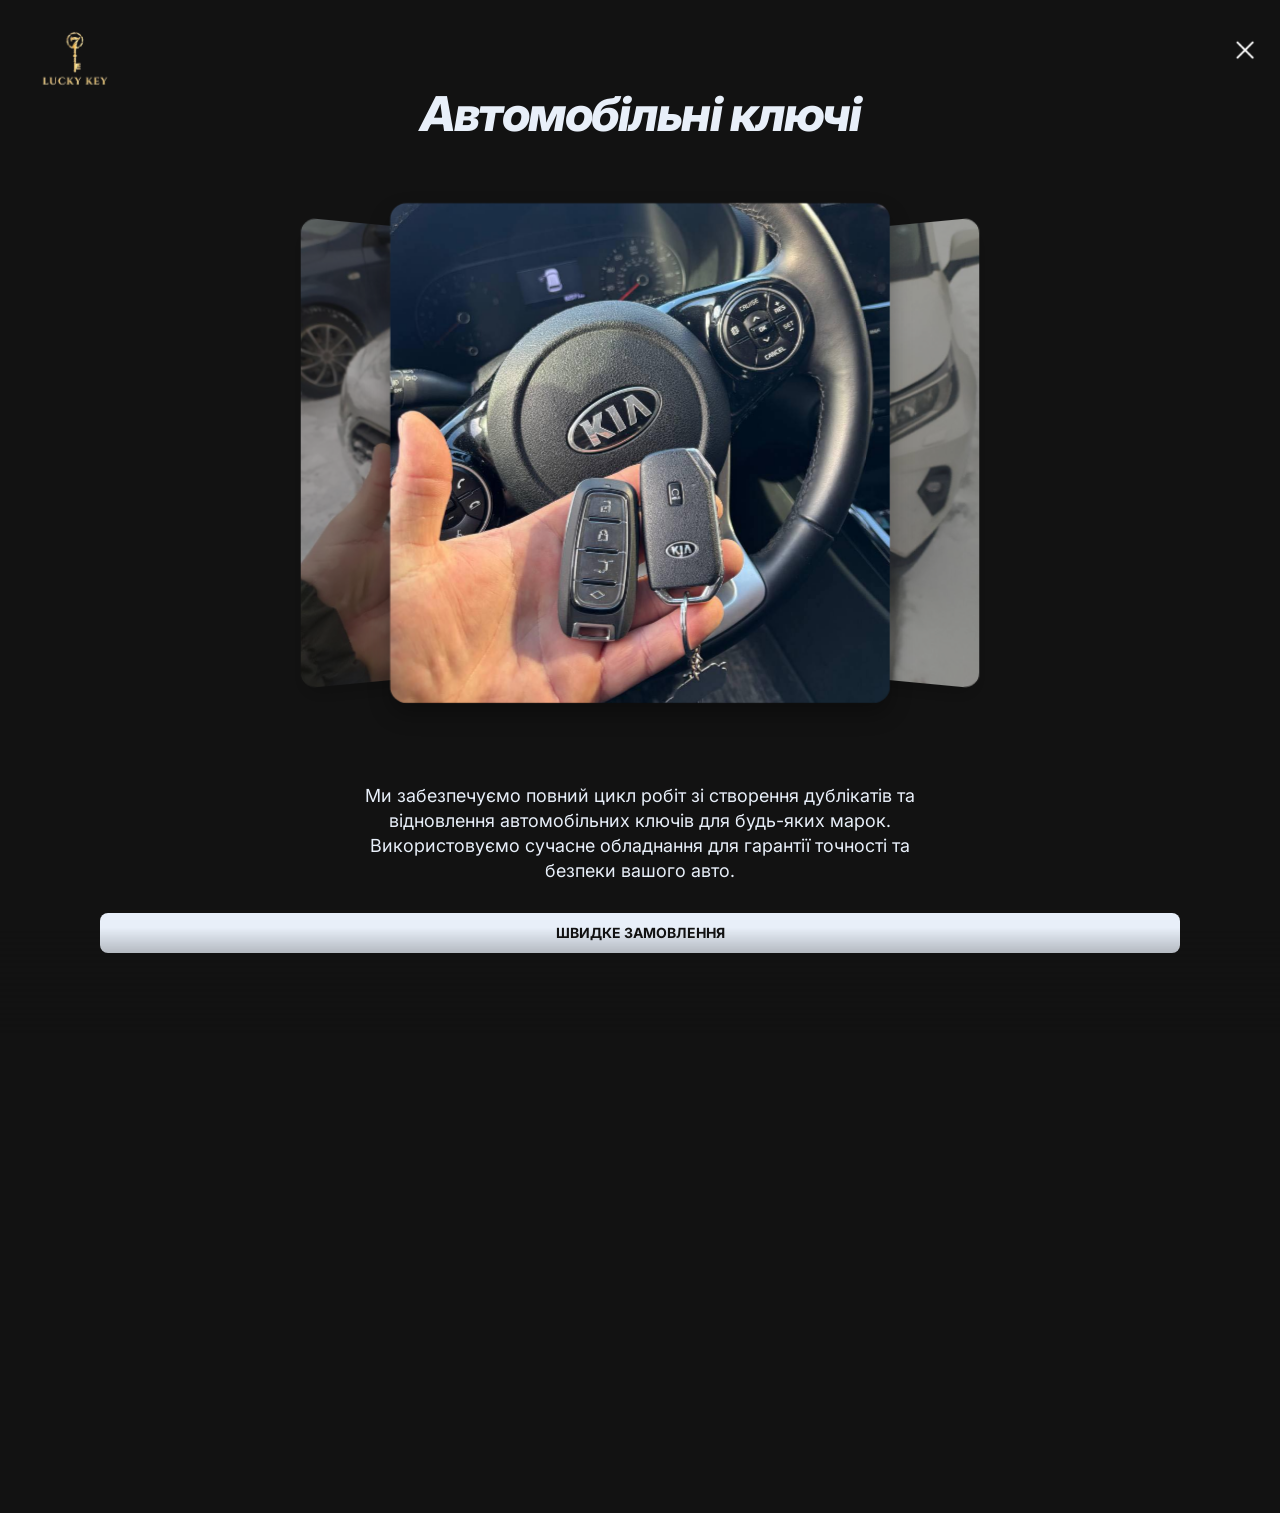
==== autokey.html @ 39e4c7b7 "Add files via upload" ====
<!doctype html>
<html lang="ua">
  <head>
    <title>Автомобільні ключі</title>
    <link rel="icon" type="image/png" href="images/favicon.png" />
    <meta name="viewport" content="width=device-width, initial-scale=1.0" />
    <link rel="preconnect" href="https://fonts.googleapis.com" />
    <link rel="preconnect" href="https://fonts.gstatic.com" crossorigin />
    <link
      href="https://fonts.googleapis.com/css2?family=Inter:ital,opsz,wght@0,14..32,100..900;1,14..32,100..900&display=swap"
      rel="stylesheet"
    />
    <link rel="stylesheet" href="style.css" />
  </head>
  <body>
    <main class="service-page">
      <img src="images/logo.png" alt="Lucky Key " class="laser-logo" />
      <a href="index.html" class="menu-button-close"></a>
      <section class="container" style="margin-bottom: 0; padding-bottom: 0">
        <h1>Автомобільні ключі</h1>
      </section>
      <div class="carousel-3d-container">
        <div class="carousel-3d-track">
          <img src="images/key1.jpg" class="slide" alt="1" />
          <img src="images/key2.jpg" class="slide" alt="2" />
          <img src="images/key3.jpg" class="slide" alt="3" />
          <img src="images/key4.jpg" class="slide" alt="4" />
          <img src="images/key5.jpg" class="slide" alt="5" />
          <img src="images/key6.jpg" class="slide" alt="6" />
          <img src="images/key7.jpg" class="slide" alt="7" />
        </div>
      </div>

      <section class="container">
        <p class="service-description">
          Ми забезпечуємо повний цикл робіт зі створення дублікатів та відновлення автомобільних ключів для будь-яких марок. Використовуємо сучасне обладнання для гарантії точності та безпеки вашого авто.
        </p>
        <div style="text-align: center; margin-top: 30px">
          <a
            href="#order-popup"
            class="open-order-btn-header"
            style="text-decoration: none"
          >
            Швидке замовлення</a
          >
        </div>
      </section>
    </main>
    <div id="order-popup" class="modal-overlay">
      <div class="modal-content">
        <a href="#" class="close-modal">&times;</a>

        <h2 style="margin-top: 0; color: #fff">Замовити послугу</h2>
        <p style="color: #ccc; font-size: 14px; margin-bottom: 20px">
          Залиште контакти, і ми зв'яжемося з вами
        </p>

        <form
          name="popup-order"
          method="POST"
          data-netlify="true"
          class="order-form"
        >
          <div class="form-group">
            <label for="name">Ваше ім'я</label>
            <input
              type="text"
              id="name"
              name="name"
              placeholder="Введіть ім'я"
              required
              style="
                width: 100%;
                padding: 10px;
                margin-top: 5px;
                background: #121212;
                border: 1px solid #444;
                color: #fff;
                border-radius: 5px;
              "
            />
          </div>

          <div class="form-group" style="margin-top: 15px">
            <label for="phone">Номер телефону</label>
            <input
              type="tel"
              id="phone"
              name="phone"
              placeholder="+380..."
              required
              style="
                width: 100%;
                padding: 10px;
                margin-top: 5px;
                background: #121212;
                border: 1px solid #444;
                color: #fff;
                border-radius: 5px;
              "
            />
          </div>

          <div class="form-group" style="margin-top: 15px">
            <label for="service">Послуга</label>
            <select
              id="service"
              name="service"
              style="
                width: 100%;
                padding: 10px;
                margin-top: 5px;
                background: #121212;
                border: 1px solid #444;
                color: #fff;
                border-radius: 5px;
              "
            >
              <option value="engraving" selected>Гравіювання</option>
              <option value="keys">Виготовлення ключів</option>
              <option value="auto-keys">Автомобільні ключі</option>
              <option value="other">Інші послуги</option>
            </select>
          </div>

          <button
            type="submit"
            class="submit-button"
            style="
              width: 100%;
              padding: 15px;
              background: #e8eff9;
              color: #121212;
              border: none;
              border-radius: 8px;
              font-weight: 800;
              text-transform: uppercase;
              cursor: pointer;
              margin-top: 20px;
            "
          >
            Надіслати
          </button>
        </form>
      </div>
    </div>
    <script src="script.js"></script>
    <footer class="footer"></footer>
  </body>
</html>
---- style.css ----
* {
  box-sizing: border-box;
}

html {
  scroll-behavior: smooth;
}

body {
  font-family: "Inter", sans-serif;
  margin: 0;
  background-color: #121212;
  color: #e8eff9;
  font-size: 16px;
  line-height: 140%;
  overflow-x: hidden; /* Запобігає горизонтальній прокрутці */
}

img {
  max-width: 100%;
  height: auto;
  display: block;
}

/* 2. ТИПОГРАФІКА */
h1 {
  margin: 0;
  margin-top: 40px;
  font-weight: 800;
  font-style: italic;
  font-size: 48px;
  line-height: 100%;
  letter-spacing: -1.5px;
  color: #e8eff9;
}

/* 3. МЕНЮ (Мобільне на основі :target) */
.menu {
  position: fixed; /* Змінено на fixed для надійності */
  left: 0;
  right: 0;
  top: 0;
  z-index: 100;
  transform: translateX(-100%);
  transition: transform 500ms;
  background-color: #121212;
  padding: 40px 80px;
  height: 100vh;
}

.menu:target {
  transform: translateX(0%);
}

nav {
  display: flex;
  flex-direction: column;
  gap: 32px;
}

.nav-link {
  text-decoration: none;
  color: #fff;
  font-weight: 700;
  font-size: 22px;
  text-transform: uppercase;
  letter-spacing: 2px;
}

.nav-link:hover {
  text-decoration: underline;
  text-underline-offset: 8px;
}

/* 4. ШАПКА ТА ХЕДЕР */
header {
  display: flex;
  flex-direction: column;
  justify-content: space-between;
  padding: 40px 80px;
  height: 100vh;
  background-image:
    linear-gradient(to bottom, rgba(18, 18, 18, 0) 70%, #121212 100%),
    url(images/Header.png);
  background-size: cover;
  background-position: top center;
}
.header-actions {
  display: flex;
  align-items: center;
  gap: 12px;
  flex-wrap: nowrap; /* Забороняє їм ставати один під одним */
  max-width: 100%;
}

.open-order-btn-header {
  height: 40px; /* Фіксована висота */
  display: flex; /* Щоб текст всередині теж був по центру */
  align-items: center;
  justify-content: center;
  padding: 0 20px; /* Відступи тільки з боків */
  font-size: 14px;
  font-weight: 700;
  border-radius: 8px; /* Або 20px, якщо хочеш округлу */
  background-color: #e8eff9;
  color: #121212;
  text-decoration: none;
  text-transform: uppercase;
  line-height: 1;
  white-space: nowrap;
}

.open-order-btn-header:hover {
  background-color: #fff;
  transform: scale(1.05);
}

/* На дуже маленьких екранах зменшуємо кнопку ще трохи */
@media (max-width: 480px) {
  .open-order-btn-header {
    padding: 8px 15px;
    font-size: 12px;
  }
  .header-actions {
    gap: 10px;
  }
}

.header-top,
.body-top {
  display: flex;
  justify-content: space-between;
  align-items: center;
  margin-bottom: 20px;
}

.header-top img,
.body-top img {
  height: 120px;
  width: auto;
  object-fit: contain;
}

.menu-button,
.menu-button-close {
  height: 40px; /* Така ж висота, як у кнопки */
  width: 40px; /* Робимо її квадратною */
  display: block;
  background-image: url(images/icon-burger-menu.png);
  background-size: 40px; /* Розмір самої іконки всередині квадрата */
  background-repeat: no-repeat;
  background-position: center;
  cursor: pointer;
  border: none;
  margin: 0;
}

.menu-button {
  background-image: url(images/icon-burger-menu.png);
}
.menu-button:hover {
  background-image: url(images/icon-burger-menu-hover.png);
}
.menu-button-close {
  background-image: url(images/icon-close.png);
  margin-top: 15px;
}

/* 5. ОСНОВНИЙ КОНТЕНТ */
main {
  padding: 120px 80px;
  background-color: #121212;
  -webkit-mask-image: linear-gradient(to bottom, black 90%, transparent 100%);
  mask-image: linear-gradient(to bottom, black 90%, transparent 100%);
}

.recomended-title,
.categories-title {
  font-weight: 700;
  font-size: 48px;
  line-height: 48px;
  letter-spacing: -1.5px;
  text-align: center;
  margin-bottom: 64px;
}

.products {
  display: grid;
  grid-template-columns: repeat(3, 1fr);
  gap: 24px;
}

.product-photo {
  width: 100%;
  margin-bottom: 32px;
}
.product-title {
  margin-top: 32px;
  font-weight: 700;
}
.product-description {
  margin-top: 8px;
}
.product-price {
  font-weight: 700;
  margin-top: 12px;
}

/* 6. КАТЕГОРІЇ ТА ПЕРЕВАГИ */
.category {
  margin-top: 64px;
}
.photos {
  display: flex;
  justify-content: space-between;
  gap: 2%;
}
.photo-wide {
  width: 66%;
}
.photo-square {
  width: 32%;
}
.category-title {
  margin-top: 16px;
  font-weight: 700;
  font-size: 24px;
}

.benefits {
  display: grid;
  grid-template-columns: repeat(2, 1fr);
  gap: 24px;
  margin-top: 120px;
}

.benefits-title {
  font-weight: 700;
  font-size: 48px;
  line-height: 48px;
  margin: 0;
}
.benefits-list {
  display: flex;
  flex-direction: column;
  gap: 16px;
  list-style: none;
  padding: 0;
  font-weight: 700;
}
.benefits-description {
  font-size: 16px;
  line-height: 27px;
  font-weight: 400;
}

/* Стиль кнопки, яка відкриває форму */
.open-order-btn {
  display: inline-block;
  padding: 18px 40px;
  background-color: #e8eff9;
  color: #121212;
  text-decoration: none;
  font-weight: 800;
  border-radius: 50px;
  text-transform: uppercase;
  letter-spacing: 1px;
  transition: all 0.3s ease;
  box-shadow: 0 4px 15px rgba(232, 239, 249, 0.2);
}

.open-order-btn:hover {
  transform: translateY(-3px);
  background-color: #ffffff;
  box-shadow: 0 6px 20px rgba(232, 239, 249, 0.4);
}

/* ФОН МОДАЛЬНОГО ВІКНА (затемнення) */
.modal-overlay {
  position: fixed;
  top: 0;
  left: 0;
  width: 100%;
  height: 100%;
  background: rgba(0, 0, 0, 0.9); /* Темний фон */
  display: flex;
  justify-content: center;
  align-items: center;
  z-index: 3000; /* Поверх усього */

  /* Початковий стан (приховано) */
  opacity: 0;
  visibility: hidden;
  transition: all 0.4s ease;
}

/* МАГІЯ ПОКАЗУ: коли в URL з'являється #order-popup */
.modal-overlay:target {
  opacity: 1;
  visibility: visible;
}

/* КВАДРАТИК З ФОРМОЮ */
.modal-content {
  background: #1e1e1e;
  padding: 40px;
  width: 90%;
  max-width: 400px;
  border-radius: 20px;
  position: relative;
  border: 1px solid #333;
  box-shadow: 0 20px 50px rgba(0, 0, 0, 0.8);
}

/* Кнопка-хрестик */
.close-modal {
  position: absolute;
  top: 15px;
  right: 20px;
  font-size: 35px;
  color: #fff;
  text-decoration: none;
  line-height: 1;
}

/* Елементи форми всередині вікна */
.form-group {
  margin-bottom: 15px;
  text-align: left;
}

.form-group label {
  display: block;
  font-size: 14px;
  margin-bottom: 5px;
  color: #e8eff9;
}

.form-group input,
.form-group select {
  width: 100%;
  padding: 12px;
  background: #121212;
  border: 1px solid #444;
  color: #fff;
  border-radius: 8px;
  font-family: inherit;
}

.submit-button {
  width: 100%;
  padding: 15px;
  background: #e8eff9;
  color: #121212;
  border: none;
  border-radius: 8px;
  font-weight: 800;
  text-transform: uppercase;
  cursor: pointer;
  margin-top: 10px;
}

/* 7. ФУТЕР */
footer {
  position: sticky;
  bottom: 0;
  z-index: -1;
  height: 460px;
  background-image:
    linear-gradient(to top, rgba(18, 18, 18, 0) 70%, #121212 100%),
    url(images/Footer.png);
  background-size: cover;
  background-position: top center;
  color: #fff;
  display: flex;
  align-items: flex-end;
  justify-content: center;
  padding-bottom: 20px;
  text-align: center;
}

/* ПЛАНШЕТИ (до 1024px) */
@media (max-width: 1024px) {
  header,
  .menu,
  main {
    padding-left: 40px;
    padding-right: 40px;
  }
  .products {
    grid-template-columns: 1fr 1fr;
  }
  main {
    padding-top: 80px;
    padding-bottom: 80px;
  }
}

/* Контейнер, де лежить логотип і кнопка в меню */
.body-top {
  display: flex;
  justify-content: space-between; /* Розносить лого вліво, кнопку вправо */
  align-items: center;
  padding: 20px;
  position: relative;
}

.laser-logo {
  position: fixed;
  top: 15px; /* Відступ від верху */
  left: 15px; /* Відступ від лівого краю */
  width: 120px; /* Тут регулюйте ширину логотипа (зробив меншим) */
  height: auto; /* Пропорції збережуться автоматично */
  z-index: 1000;
}

.menu-button-close {
  width: 40px;
  height: 40px;
  display: block;
  position: fixed;
  top: 15px; /* Той самий відступ, що й у логотипа для симетрії */
  right: 15px; /* ПРИТИСКАЄМО ДО ПРАВОГО КРАЮ */
  z-index: 1000;

  background-image: url(images/icon-close.png);
  background-size: 24px;
  background-repeat: no-repeat;
  background-position: center;
  cursor: pointer;
  border: none;
}

.menu-button-close:hover {
  opacity: 0.7;
}

.header-bottom {
  padding-bottom: 0px !important;
}

.service-page {
  margin-top: -20px;
}
.container {
  text-align: center; /* Центрує текст h1 та кнопку */
  padding: 0 20px; /* Відступи, щоб текст не лип до країв на телефонах */
}

/* Налаштування для заголовка */
.container h1 {
  margin-top: 30px; /* Відступ від каруселі */
  margin-bottom: 15px;
  display: block; /* Гарантуємо, що це блочний елемент */
}

/* Налаштування для опису */
.service-description {
  max-width: 600px; /* Обмежуємо ширину, щоб текст було зручно читати */
  margin-left: auto; /* Авто-відступ зліва */
  margin-right: auto; /* Авто-відступ справа */
  margin-bottom: 30px; /* Відступ до кнопки */
  font-size: 18px;
  line-height: 25px;
}
.carousel-3d-container {
  perspective: 1000px; /* Створює глибину сцени */
  width: 100%;
  max-width: 600px;
  height: 600px;
  margin: 10px auto 30px auto;
  display: flex;
  align-items: center;
  justify-content: center;
}

.carousel-3d-track {
  position: relative;
  width: 450px; /* Ширина головного фото */
  height: 450px;
  transform-style: preserve-3d;
  transition: transform 0.8s ease-in-out;
}

.slide {
  position: absolute;
  width: 100%;
  height: 100%;
  border-radius: 15px;
  object-fit: cover;
  transition: all 0.6s ease-in-out;
  box-shadow: 0 10px 20px rgba(0, 0, 0, 0.3);
}

/* Головне фото по центру */
.slide.active {
  transform: translate3d(0, 0, 100px);
  z-index: 10;
  opacity: 1;
}

/* Фото праворуч (зсунуте і розгорнуте) */
.slide.next {
  transform: translate3d(120px, 0, -50px) rotateY(-25deg);
  z-index: 5;
  opacity: 0.6;
}

/* Фото ліворуч (зсунуте і розгорнуте) */
.slide.prev {
  transform: translate3d(-120px, 0, -50px) rotateY(25deg);
  z-index: 5;
  opacity: 0.6;
}

/* Всі інші фото (ховаємо за спину) */
.slide.far {
  transform: translate3d(0, 0, -150px);
  opacity: 0;
  z-index: 1;
}

@media (max-width: 1024px) {
  header,
  .menu,
  main {
    padding-left: 40px;
    padding-right: 40px;
  }
  .products {
    display: grid;
    grid-template-columns: repeat(3, 1fr);
    gap: 24px;
  }
}
main {
  padding-top: 80px;
  padding-bottom: 80px;
}

@media (max-width: 600px) {
  /* 1. Глобальні налаштування */
  body,
  html {
    overflow-x: hidden;
    position: relative;
    width: 100%;
  }

  /* 2. Текст та заголовки */
  h1 {
    font-size: 28px !important;
    margin-top: 20px;
    text-align: center;
  }

  .container h1 {
    font-size: 24px !important;
    margin-top: 90px !important;
    line-height: 1.2;
  }

  /* 3. Кнопка "Швидке замовлення" та Бургер */
  .open-order-btn-header {
    white-space: nowrap !important;
    font-size: 10px !important;
    padding: 0 10px !important;
    height: 36px;
    flex-shrink: 0;
    display: flex;
    align-items: center;
    justify-content: center;
  }

  .menu-button {
    width: 36px;
    height: 36px;
    background-size: 28px;
    flex-shrink: 0;
  }

  /* 4. Списки (Контакти/Переваги) - ВИПРАВЛЕННЯ ОБРІЗАННЯ */
  .benefits {
    display: block !important; /* Міняємо grid на block, щоб текст не стискався в колонки */
    width: 100%;
  }

  .benefits-list {
    padding: 0 !important;
    margin: 20px 0 !important;
    list-style: none;
    width: 100%;
  }

  .benefits-list li {
    font-size: 15px !important; /* Трохи менший шрифт для гарантії */
    line-height: 1.4;
    word-wrap: break-word;
    overflow-wrap: break-word;
    margin-bottom: 12px;
    text-align: left;
    white-space: normal; /* Дозволяємо перенос тексту */
  }

  .benefits-content {
    padding: 0 5px; /* Мінімальний відступ */
    width: 100%;
  }

  /* 5. Карусель та Продукти */
  .carousel-3d-container {
    height: 280px;
    width: 100%;
  }

  .carousel-3d-track {
    width: 180px;
    height: 180px;
  }

  .products {
    grid-template-columns: 1fr !important;
    gap: 30px;
  }

  /* 6. Футер та Опис (Тепер вони працюватимуть) */
  footer {
    height: 280px !important;
    position: relative; /* Щоб не перекривав контент на мобілці */
  }

  .service-description {
    font-size: 18px;
    padding: 0 10px;
    text-align: center;
    line-height: 1.5;
  }
} /* КІНЕЦЬ МЕДІА-ЗАПИТУ */
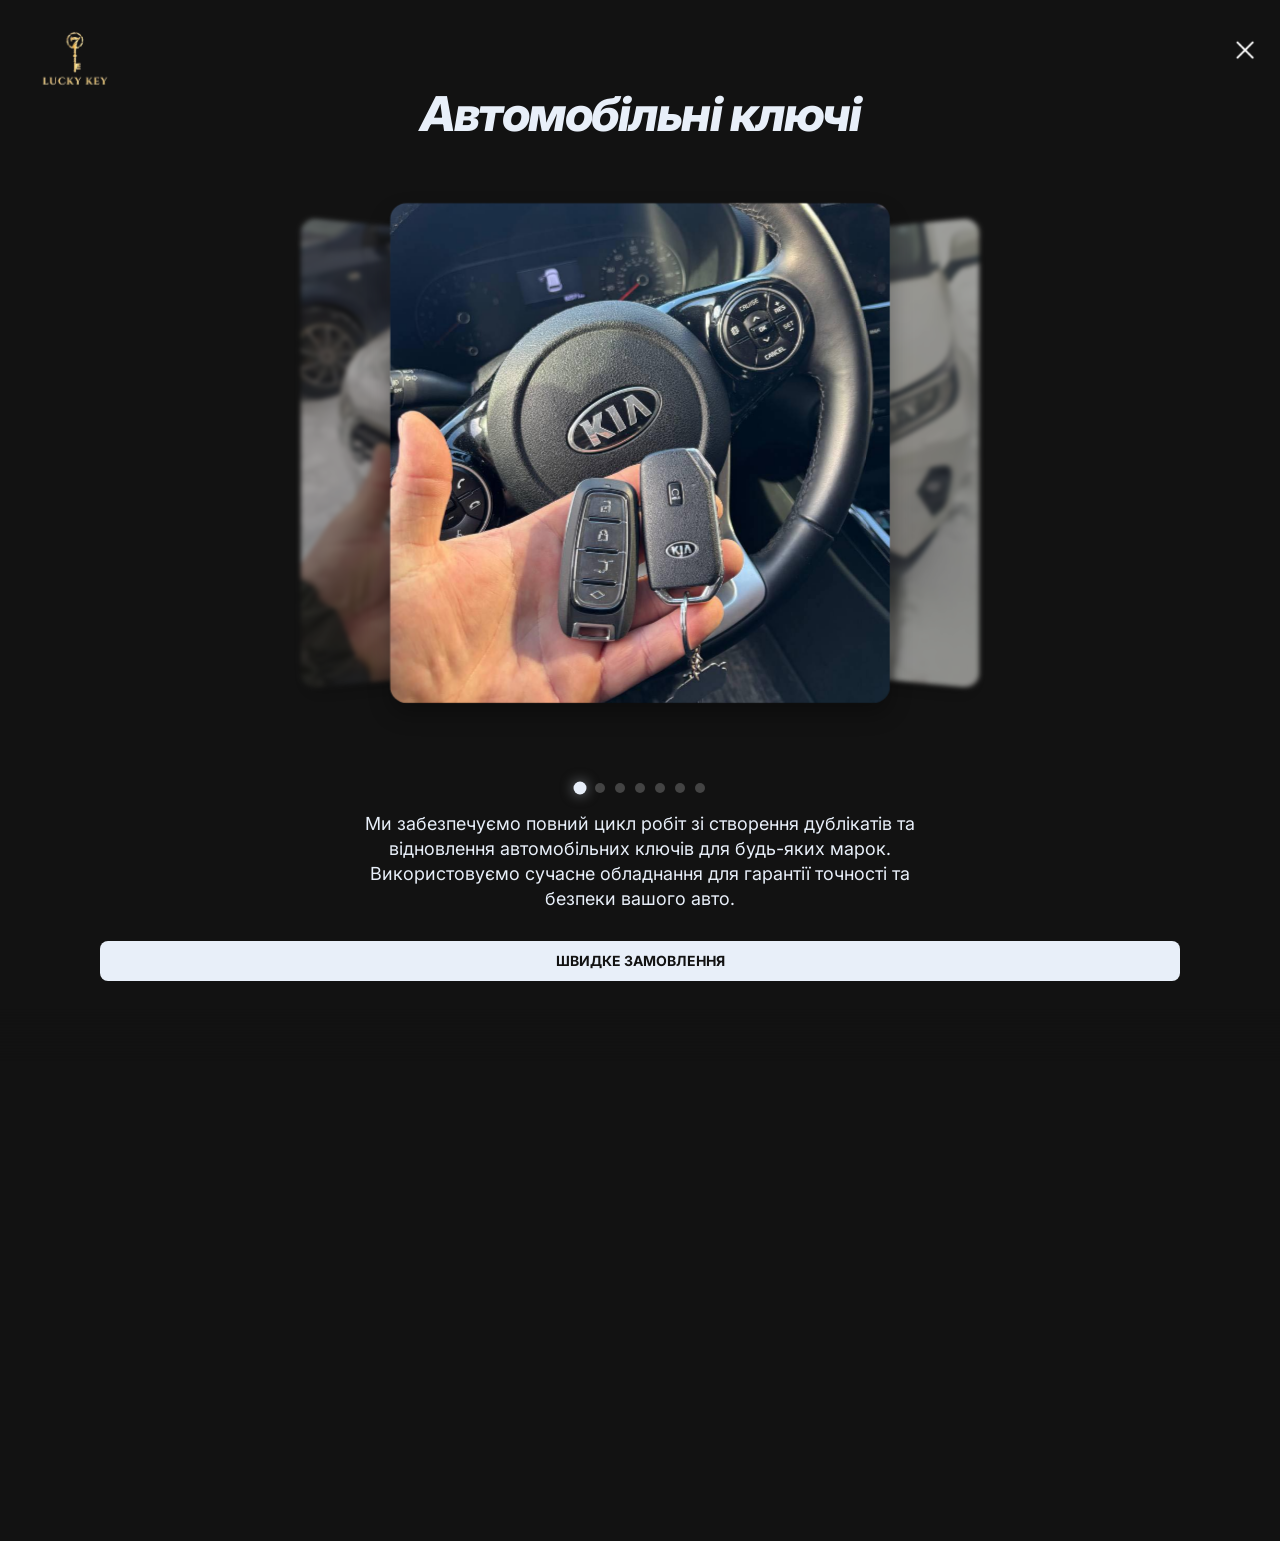
==== commit a50ee5d2: "Update autokey.html" ====
--- a/autokey.html
+++ b/autokey.html
@@ -17,7 +17,7 @@
       <img src="images/logo.png" alt="Lucky Key " class="laser-logo" />
       <a href="index.html" class="menu-button-close"></a>
       <section class="container" style="margin-bottom: 0; padding-bottom: 0">
-        <h1>Автомобільні ключі</h1>
+        <h1 class: "title">Автомобільні ключі</h1>
       </section>
       <div class="carousel-3d-container">
         <div class="carousel-3d-track">
@@ -30,6 +30,7 @@
           <img src="images/key7.jpg" class="slide" alt="7" />
         </div>
       </div>
+      <div class="carousel-dots"></div>
 
       <section class="container">
         <p class="service-description">
@@ -148,3 +149,4 @@
     <footer class="footer"></footer>
   </body>
 </html>
+
--- a/style.css
+++ b/style.css
@@ -116,7 +116,6 @@
   transform: scale(1.05);
 }
 
-/* На дуже маленьких екранах зменшуємо кнопку ще трохи */
 @media (max-width: 480px) {
   .open-order-btn-header {
     padding: 8px 15px;
@@ -167,12 +166,12 @@
   margin-top: 15px;
 }
 
-/* 5. ОСНОВНИЙ КОНТЕНТ */
+
 main {
   padding: 120px 80px;
   background-color: #121212;
-  -webkit-mask-image: linear-gradient(to bottom, black 90%, transparent 100%);
-  mask-image: linear-gradient(to bottom, black 90%, transparent 100%);
+  -webkit-mask-image: linear-gradient(to bottom, black 95%, transparent 100%);
+  mask-image: linear-gradient(to bottom, black 95%, transparent 100%);
 }
 
 .recomended-title,
@@ -207,7 +206,6 @@
   margin-top: 12px;
 }
 
-/* 6. КАТЕГОРІЇ ТА ПЕРЕВАГИ */
 .category {
   margin-top: 64px;
 }
@@ -255,7 +253,6 @@
   font-weight: 400;
 }
 
-/* Стиль кнопки, яка відкриває форму */
 .open-order-btn {
   display: inline-block;
   padding: 18px 40px;
@@ -276,7 +273,6 @@
   box-shadow: 0 6px 20px rgba(232, 239, 249, 0.4);
 }
 
-/* ФОН МОДАЛЬНОГО ВІКНА (затемнення) */
 .modal-overlay {
   position: fixed;
   top: 0;
@@ -289,19 +285,16 @@
   align-items: center;
   z-index: 3000; /* Поверх усього */
 
-  /* Початковий стан (приховано) */
   opacity: 0;
   visibility: hidden;
   transition: all 0.4s ease;
 }
 
-/* МАГІЯ ПОКАЗУ: коли в URL з'являється #order-popup */
 .modal-overlay:target {
   opacity: 1;
   visibility: visible;
 }
 
-/* КВАДРАТИК З ФОРМОЮ */
 .modal-content {
   background: #1e1e1e;
   padding: 40px;
@@ -313,7 +306,6 @@
   box-shadow: 0 20px 50px rgba(0, 0, 0, 0.8);
 }
 
-/* Кнопка-хрестик */
 .close-modal {
   position: absolute;
   top: 15px;
@@ -324,7 +316,15 @@
   line-height: 1;
 }
 
-/* Елементи форми всередині вікна */
+.contact-link {
+    color: #fff;
+    text-decoration: none;
+    transition: opacity 0.3s;
+  }
+  .contact-link:hover {
+    opacity: 0.7;
+  }
+
 .form-group {
   margin-bottom: 15px;
   text-align: left;
@@ -359,6 +359,72 @@
   text-transform: uppercase;
   cursor: pointer;
   margin-top: 10px;
+}
+
+/* Оновлений контейнер каруселі */
+.carousel-3d-container {
+  perspective: 1200px; /* Трохи збільшив для кращого 3D */
+  width: 100%;
+  max-width: 600px;
+  height: 400px; /* Зменшив висоту, щоб не було великих дирок */
+  margin: 10px auto 30px auto;
+  display: flex;
+  align-items: center;
+  justify-content: center;
+  overflow: visible; /* Щоб бокові фото не обрізалися */
+}
+
+.carousel-3d-track {
+  position: relative;
+  width: 300px; /* Оптимальна ширина для головного фото */
+  height: 300px;
+  transform-style: preserve-3d;
+  transition: transform 0.8s ease-in-out;
+}
+
+.slide {
+  position: absolute;
+  width: 100%;
+  height: 100%;
+  border-radius: 15px;
+  object-fit: cover;
+  transition: all 0.6s cubic-bezier(0.4, 0, 0.2, 1); /* Більш плавна анімація */
+  box-shadow: 0 10px 30px rgba(0, 0, 0, 0.5);
+  cursor: pointer; /* Робимо курсор-ручку */
+  backface-visibility: hidden;
+}
+
+/* Головне фото по центру */
+.slide.active {
+  transform: translate3d(0, 0, 150px); /* Виносимо вперед */
+  z-index: 10;
+  opacity: 1;
+  filter: blur(0);
+  cursor: default; /* На активному фото курсор звичайний */
+}
+
+/* Фото праворуч */
+.slide.next {
+  transform: translate3d(180px, 0, -100px) rotateY(-30deg) scale(0.8);
+  z-index: 5;
+  opacity: 0.6;
+  filter: blur(2px); /* Додаємо легке розмиття для глибини */
+}
+
+/* Фото ліворуч */
+.slide.prev {
+  transform: translate3d(-180px, 0, -100px) rotateY(30deg) scale(0.8);
+  z-index: 5;
+  opacity: 0.6;
+  filter: blur(2px);
+}
+
+/* Ховаємо далекі фото */
+.slide.far {
+  transform: translate3d(0, 0, -300px) scale(0.5);
+  opacity: 0;
+  z-index: 1;
+  pointer-events: none; /* Щоб не можна було клікнути на невидиме */
 }
 
 /* 7. ФУТЕР */
@@ -520,6 +586,137 @@
   opacity: 0;
   z-index: 1;
 }
+.carousel-dots {
+  display: flex;
+  justify-content: center;
+  gap: 10px;
+  margin-top: 20px;
+}
+
+.dot {
+  width: 10px;
+  height: 10px;
+  border-radius: 50%;
+  background-color: #444; /* Колір неактивних кружечків */
+  cursor: pointer;
+  transition: all 0.3s ease;
+}
+
+.dot.active {
+  background-color: #e8eff9; /* Колір активного кружечка (ваш світлий колір) */
+  transform: scale(1.3);
+  box-shadow: 0 0 10px rgba(232, 239, 249, 0.5);
+}
+
+/* Секція відгуків */
+.reviews-section {
+  padding: 60px 20px;;
+}
+
+.reviews-container {
+  display: grid;
+  grid-template-columns: repeat(auto-fit, minmax(300px, 1fr));
+  gap: 20px;
+  max-width: 1200px;
+  margin: 40px auto;
+}
+
+/* Картка відгуку */
+.review-card {
+  background: rgba(255, 255, 255, 0.03);
+  border: 1px solid rgba(255, 255, 255, 0.1);
+  border-radius: 16px;
+  padding: 25px;
+  backdrop-filter: blur(10px);
+  transition: all 0.4s cubic-bezier(0.175, 0.885, 0.32, 1.275);
+}
+
+.review-card:hover {
+  transform: translateY(-10px);
+  background: rgba(255, 255, 255, 0.07);
+  border-color: #e8eff9;
+  box-shadow: 0 10px 30px rgba(0, 0, 0, 0.5);
+}
+
+/* Шапка картки */
+.review-header {
+  display: flex;
+  align-items: center;
+  margin-bottom: 15px;
+}
+
+.user-avatar {
+  width: 45px;
+  height: 45px;
+  background: linear-gradient(135deg, #e8eff9, #a3b8d7);
+  color: #121212;
+  border-radius: 50%;
+  display: flex;
+  align-items: center;
+  justify-content: center;
+  font-weight: 800;
+  font-size: 18px;
+  margin-right: 12px;
+}
+
+.user-meta {
+  display: flex;
+  flex-direction: column;
+  flex-grow: 1;
+}
+
+.user-name {
+  color: #fff;
+  font-weight: 600;
+  font-size: 16px;
+}
+
+.review-date {
+  color: #888;
+  font-size: 12px;
+}
+
+.platform-icon {
+  font-weight: 900;
+  color: rgba(232, 239, 249, 0.3);
+}
+
+/* Текст та зірки */
+.review-text {
+  color: #ccc;
+  line-height: 1.6;
+  font-size: 14px;
+  margin-bottom: 15px;
+  font-style: italic;
+}
+
+.stars {
+  color: #ffd700; /* Золотий колір зірок */
+  letter-spacing: 2px;
+}
+
+/* Кнопка "Залишити відгук" */
+.review-action {
+  text-align: center;
+  margin-top: 20px;
+}
+
+.leave-review-btn {
+  display: inline-block;
+  padding: 12px 30px;
+  border: 1px solid #e8eff9;
+  color: #e8eff9;
+  text-decoration: none;
+  border-radius: 30px;
+  font-size: 14px;
+  font-weight: 600;
+  transition: 0.3s;
+}
+
+.leave-review-btn:hover {
+  background: #e8eff9;
+  color: #121212;
+}
 
 @media (max-width: 1024px) {
   header,
@@ -552,7 +749,7 @@
   h1 {
     font-size: 28px !important;
     margin-top: 20px;
-    text-align: center;
+    text-align: left;
   }
 
   .container h1 {
@@ -609,15 +806,21 @@
   }
 
   /* 5. Карусель та Продукти */
+@media (max-width: 600px) {
   .carousel-3d-container {
-    height: 280px;
-    width: 100%;
-  }
-
+    height: 300px;
+  }
   .carousel-3d-track {
-    width: 180px;
-    height: 180px;
-  }
+    width: 220px;
+    height: 220px;
+  }
+  .slide.next {
+    transform: translate3d(80px, 0, -80px) rotateY(-25deg) scale(0.75);
+  }
+  .slide.prev {
+    transform: translate3d(-80px, 0, -80px) rotateY(25deg) scale(0.75);
+  }
+}
 
   .products {
     grid-template-columns: 1fr !important;
@@ -636,4 +839,4 @@
     text-align: center;
     line-height: 1.5;
   }
-} /* КІНЕЦЬ МЕДІА-ЗАПИТУ */
+}
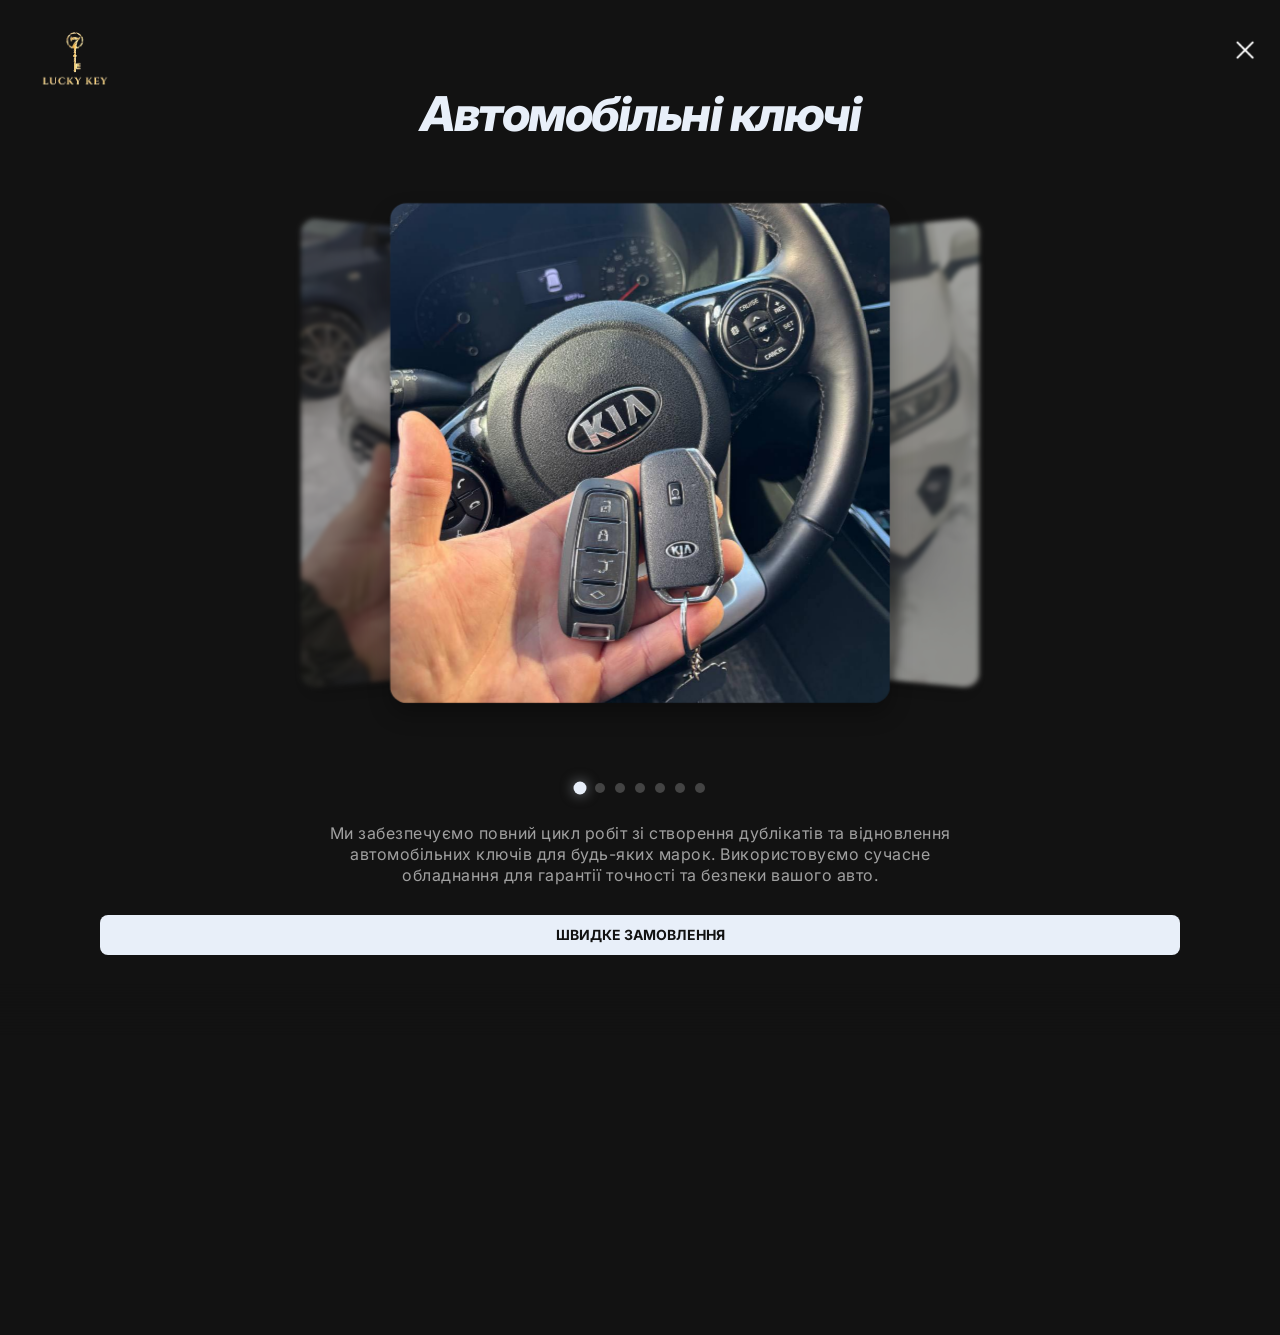
==== commit 1e59eab1: "Add files via upload" ====
--- a/autokey.html
+++ b/autokey.html
@@ -17,7 +17,7 @@
       <img src="images/logo.png" alt="Lucky Key " class="laser-logo" />
       <a href="index.html" class="menu-button-close"></a>
       <section class="container" style="margin-bottom: 0; padding-bottom: 0">
-        <h1 class: "title">Автомобільні ключі</h1>
+        <h1 class="text1">Автомобільні ключі</h1>
       </section>
       <div class="carousel-3d-container">
         <div class="carousel-3d-track">
@@ -34,7 +34,9 @@
 
       <section class="container">
         <p class="service-description">
-          Ми забезпечуємо повний цикл робіт зі створення дублікатів та відновлення автомобільних ключів для будь-яких марок. Використовуємо сучасне обладнання для гарантії точності та безпеки вашого авто.
+          Ми забезпечуємо повний цикл робіт зі створення дублікатів та
+          відновлення автомобільних ключів для будь-яких марок. Використовуємо
+          сучасне обладнання для гарантії точності та безпеки вашого авто.
         </p>
         <div style="text-align: center; margin-top: 30px">
           <a
@@ -149,4 +151,3 @@
     <footer class="footer"></footer>
   </body>
 </html>
-
--- a/style.css
+++ b/style.css
@@ -1,4 +1,3 @@
-
 * {
   box-sizing: border-box;
 }
@@ -166,7 +165,6 @@
   margin-top: 15px;
 }
 
-
 main {
   padding: 120px 80px;
   background-color: #121212;
@@ -197,6 +195,18 @@
 .product-title {
   margin-top: 32px;
   font-weight: 700;
+  display: inline-block; /* Щоб лінія не виходила за межі тексту */
+
+  /* Налаштування товстої лінії */
+  border-bottom: 1.5px solid #e8eff9; /* 4px — це товщина, можна поставити 5px або 6px */
+
+  /* Відступ лінії від тексту */
+  padding-bottom: 2.5px;
+
+  /* Робимо лінію трохи м'якшою на кутах (опціонально) */
+  border-radius: 2px;
+
+  line-height: 1.1;
 }
 .product-description {
   margin-top: 8px;
@@ -317,13 +327,13 @@
 }
 
 .contact-link {
-    color: #fff;
-    text-decoration: none;
-    transition: opacity 0.3s;
-  }
-  .contact-link:hover {
-    opacity: 0.7;
-  }
+  color: #fff;
+  text-decoration: none;
+  transition: opacity 0.3s;
+}
+.contact-link:hover {
+  opacity: 0.7;
+}
 
 .form-group {
   margin-bottom: 15px;
@@ -473,7 +483,7 @@
 }
 
 .laser-logo {
-  position: fixed;
+  position: absolute;
   top: 15px; /* Відступ від верху */
   left: 15px; /* Відступ від лівого краю */
   width: 120px; /* Тут регулюйте ширину логотипа (зробив меншим) */
@@ -523,12 +533,15 @@
 
 /* Налаштування для опису */
 .service-description {
-  max-width: 600px; /* Обмежуємо ширину, щоб текст було зручно читати */
-  margin-left: auto; /* Авто-відступ зліва */
-  margin-right: auto; /* Авто-відступ справа */
-  margin-bottom: 30px; /* Відступ до кнопки */
-  font-size: 18px;
-  line-height: 25px;
+  font-family: "Inter", sans-serif;
+  font-size: 16px;
+  line-height: 1.8; /* Великий інтервал — ознака дорогого дизайну */
+  color: #a0a0a0; /* Спокійний сірий */
+  max-width: 650px;
+  margin: 30px auto;
+  text-align: center;
+  font-weight: 400;
+  letter-spacing: 0.5px;
 }
 .carousel-3d-container {
   perspective: 1000px; /* Створює глибину сцени */
@@ -610,7 +623,7 @@
 
 /* Секція відгуків */
 .reviews-section {
-  padding: 60px 20px;;
+  padding: 60px 20px;
 }
 
 .reviews-container {
@@ -730,6 +743,20 @@
     grid-template-columns: repeat(3, 1fr);
     gap: 24px;
   }
+  .product-title {
+    display: inline-block; /* Щоб лінія не виходила за межі тексту */
+
+    /* Налаштування товстої лінії */
+    border-bottom: 1.5px solid #e8eff9; /* 4px — це товщина, можна поставити 5px або 6px */
+
+    /* Відступ лінії від тексту */
+    padding-bottom: 2.5px;
+
+    /* Робимо лінію трохи м'якшою на кутах (опціонально) */
+    border-radius: 2px;
+
+    line-height: 1.1;
+  }
 }
 main {
   padding-top: 80px;
@@ -747,9 +774,28 @@
 
   /* 2. Текст та заголовки */
   h1 {
-    font-size: 28px !important;
-    margin-top: 20px;
+    font-family: "Inter", sans-serif;
+    font-style: normal !important; /* Прибираємо курсив */
+    font-weight: 700;
+    font-size: 24px; /* Трохи менше, щоб виглядало акуратніше */
+    line-height: 1.1;
+    letter-spacing: 1px; /* Додаємо повітря між літерами */
+    color: #ffffff;
+    text-transform: uppercase;
+    margin: 0;
     text-align: left;
+  }
+  .text1 {
+    font-family: "Inter", sans-serif;
+    font-style: normal !important; /* Прибираємо курсив */
+    font-weight: 700;
+    font-size: 28px; /* Трохи менше, щоб виглядало акуратніше */
+    line-height: 1.1;
+    letter-spacing: 1px; /* Додаємо повітря між літерами */
+    color: #ffffff;
+    text-transform: uppercase;
+    margin: 0;
+    text-align: center;
   }
 
   .container h1 {
@@ -805,38 +851,90 @@
     width: 100%;
   }
 
+  .body-top img,
+  .header-top img {
+    height: 70px !important; /* Робимо вдвічі меншим */
+  }
+
   /* 5. Карусель та Продукти */
-@media (max-width: 600px) {
-  .carousel-3d-container {
-    height: 300px;
-  }
-  .carousel-3d-track {
-    width: 220px;
-    height: 220px;
-  }
-  .slide.next {
-    transform: translate3d(80px, 0, -80px) rotateY(-25deg) scale(0.75);
-  }
-  .slide.prev {
-    transform: translate3d(-80px, 0, -80px) rotateY(25deg) scale(0.75);
-  }
-}
+  @media (max-width: 600px) {
+    .carousel-3d-container {
+      height: 300px;
+    }
+    .carousel-3d-track {
+      width: 220px;
+      height: 220px;
+    }
+    .slide.next {
+      transform: translate3d(80px, 0, -80px) rotateY(-25deg) scale(0.75);
+    }
+    .slide.prev {
+      transform: translate3d(-80px, 0, -80px) rotateY(25deg) scale(0.75);
+    }
+  }
 
   .products {
     grid-template-columns: 1fr !important;
     gap: 30px;
   }
-
-  /* 6. Футер та Опис (Тепер вони працюватимуть) */
-  footer {
-    height: 280px !important;
-    position: relative; /* Щоб не перекривав контент на мобілці */
-  }
-
-  .service-description {
-    font-size: 18px;
-    padding: 0 10px;
-    text-align: center;
-    line-height: 1.5;
-  }
-}
+  .product-title {
+    display: inline-block; /* Щоб лінія не виходила за межі тексту */
+
+    /* Налаштування товстої лінії */
+    border-bottom: 1.5px solid #e8eff9; /* 4px — це товщина, можна поставити 5px або 6px */
+
+    /* Відступ лінії від тексту */
+    padding-bottom: 2.5px;
+
+    /* Робимо лінію трохи м'якшою на кутах (опціонально) */
+    border-radius: 2px;
+
+    line-height: 1.1;
+  }
+}
+
+/* 6. Футер та Опис (Тепер вони працюватимуть) */
+footer {
+  height: 280px !important;
+  position: relative; /* Щоб не перекривав контент на мобілці */
+}
+
+.reviews-section {
+  padding: 40px 15px !important;
+  display: flex;
+  flex-direction: column;
+  align-items: center; /* Центрує все всередині секції */
+  overflow: hidden; /* Обрізає все, що вилазить */
+}
+.reviews-container {
+  /* Міняємо сітку на одну колонку */
+  grid-template-columns: 1fr !important;
+  width: 100% !important;
+  margin: 20px 0 !important;
+  padding: 0 !important;
+}
+
+.review-card {
+  /* Гарантуємо, що картка не ширша за екран */
+  width: 100% !important;
+  max-width: 100% !important;
+  margin-bottom: 15px;
+  box-sizing: border-box; /* Важливо, щоб padding не розширював картку */
+}
+
+.service-description {
+  font-family: "Inter", sans-serif;
+  font-size: 16px;
+  line-height: 1.3; /* Великий інтервал — ознака дорогого дизайну */
+  color: #a0a0a0; /* Спокійний сірий */
+  max-width: 650px;
+  margin: 30px auto;
+  text-align: center;
+  font-weight: 400;
+  letter-spacing: 0.5px;
+}
+.logo {
+  width: 10px; /* Тут можна поставити 70px або 80px, щоб він став компактнішим */
+  top: 10px; /* Можна трохи зменшити відступ від краю */
+  left: 10px;
+}
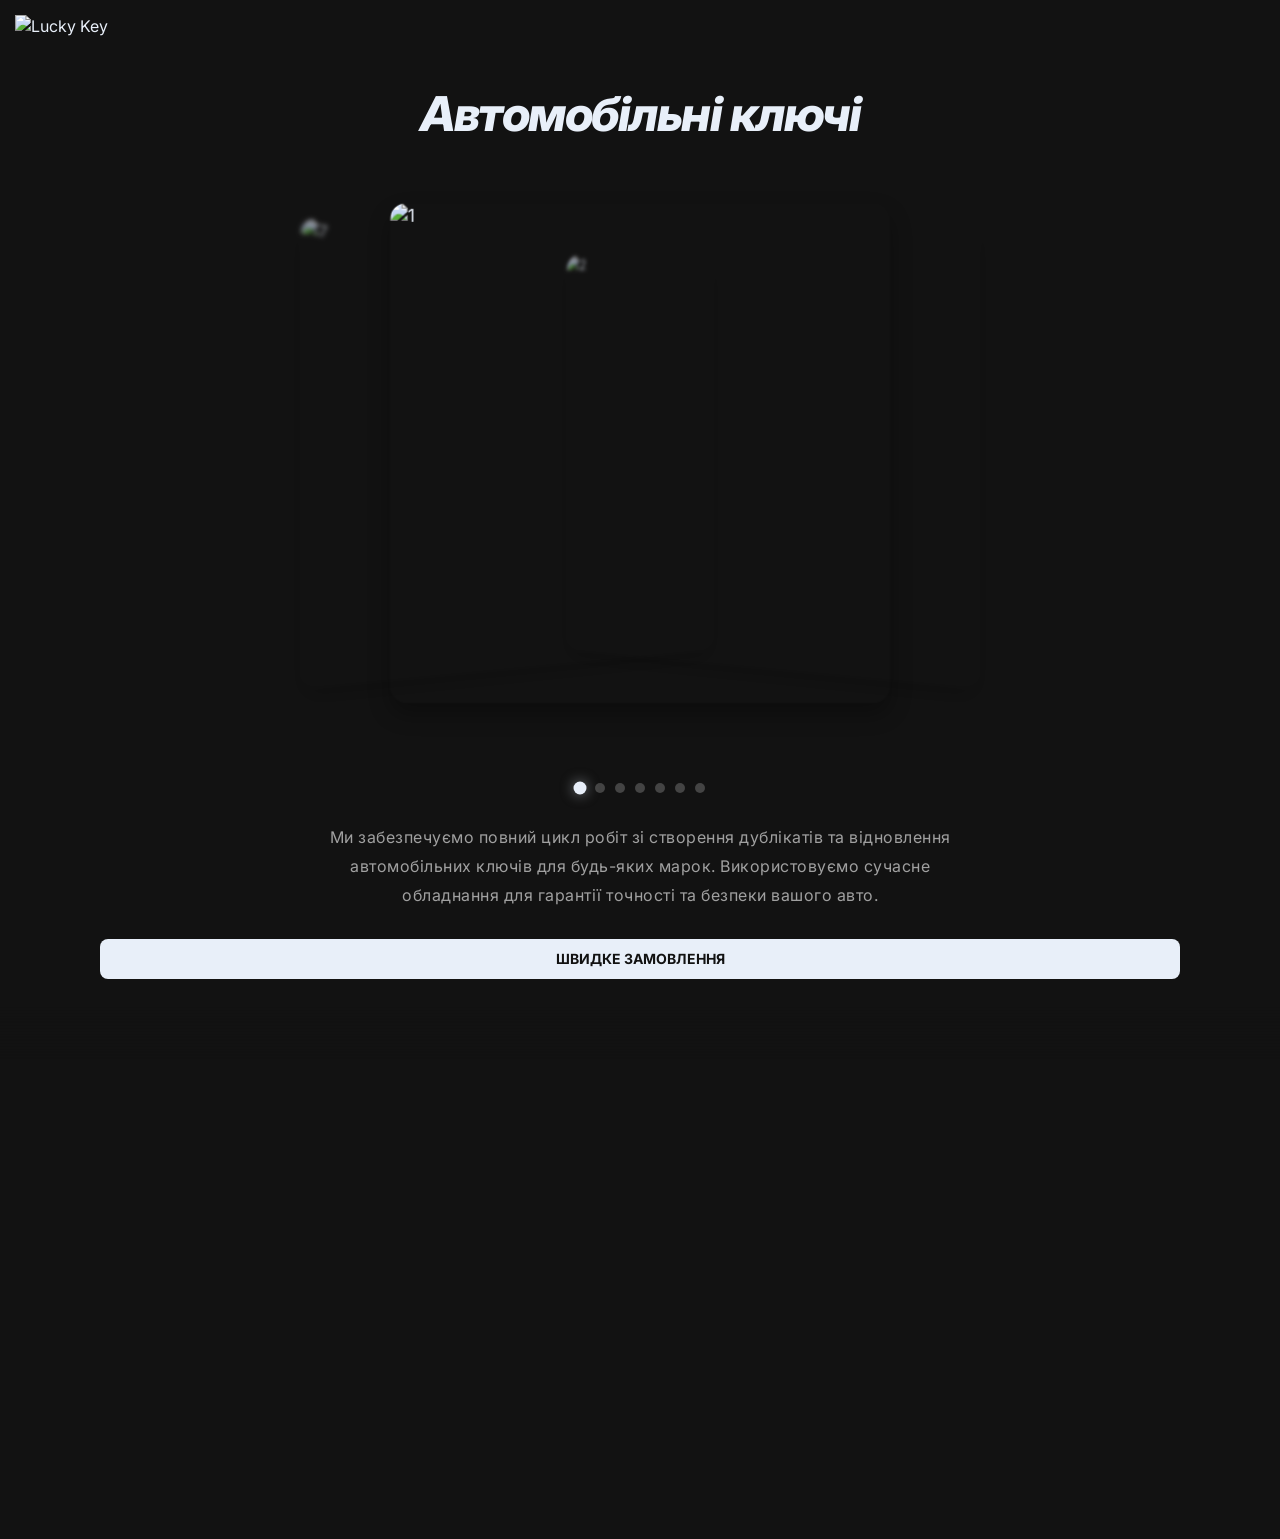
==== commit 30ebe13f: "Add files via upload" ====
--- a/autokey.html
+++ b/autokey.html
@@ -2,7 +2,7 @@
 <html lang="ua">
   <head>
     <title>Автомобільні ключі</title>
-    <link rel="icon" type="image/png" href="images/favicon.png" />
+    <link rel="icon" type="image/webp" href="images/favicon.webp" />
     <meta name="viewport" content="width=device-width, initial-scale=1.0" />
     <link rel="preconnect" href="https://fonts.googleapis.com" />
     <link rel="preconnect" href="https://fonts.gstatic.com" crossorigin />
@@ -14,20 +14,20 @@
   </head>
   <body>
     <main class="service-page">
-      <img src="images/logo.png" alt="Lucky Key " class="laser-logo" />
+      <img src="images/logo.webp" alt="Lucky Key " class="laser-logo" />
       <a href="index.html" class="menu-button-close"></a>
       <section class="container" style="margin-bottom: 0; padding-bottom: 0">
         <h1 class="text1">Автомобільні ключі</h1>
       </section>
       <div class="carousel-3d-container">
         <div class="carousel-3d-track">
-          <img src="images/key1.jpg" class="slide" alt="1" />
-          <img src="images/key2.jpg" class="slide" alt="2" />
-          <img src="images/key3.jpg" class="slide" alt="3" />
-          <img src="images/key4.jpg" class="slide" alt="4" />
-          <img src="images/key5.jpg" class="slide" alt="5" />
-          <img src="images/key6.jpg" class="slide" alt="6" />
-          <img src="images/key7.jpg" class="slide" alt="7" />
+          <img src="images/key1.webp" class="slide" alt="1" />
+          <img src="images/key2.webp" class="slide" alt="2" />
+          <img src="images/key3.webp" class="slide" alt="3" />
+          <img src="images/key4.webp" class="slide" alt="4" />
+          <img src="images/key5.webp" class="slide" alt="5" />
+          <img src="images/key6.webp" class="slide" alt="6" />
+          <img src="images/key7.webp" class="slide" alt="7" />
         </div>
       </div>
       <div class="carousel-dots"></div>
--- a/style.css
+++ b/style.css
@@ -27,11 +27,11 @@
   margin: 0;
   margin-top: 40px;
   font-weight: 800;
-  font-style: italic;
+  font-style: Italic;
   font-size: 48px;
   line-height: 100%;
   letter-spacing: -1.5px;
-  color: #e8eff9;
+  vertical-align: middle;
 }
 
 /* 3. МЕНЮ (Мобільне на основі :target) */
@@ -81,7 +81,7 @@
   height: 100vh;
   background-image:
     linear-gradient(to bottom, rgba(18, 18, 18, 0) 70%, #121212 100%),
-    url(images/Header.png);
+    url(images/Header.webp);
   background-size: cover;
   background-position: top center;
 }
@@ -145,7 +145,7 @@
   height: 40px; /* Така ж висота, як у кнопки */
   width: 40px; /* Робимо її квадратною */
   display: block;
-  background-image: url(images/icon-burger-menu.png);
+  background-image: url(images/icon-burger-menu.webp);
   background-size: 40px; /* Розмір самої іконки всередині квадрата */
   background-repeat: no-repeat;
   background-position: center;
@@ -155,13 +155,13 @@
 }
 
 .menu-button {
-  background-image: url(images/icon-burger-menu.png);
+  background-image: url(images/icon-burger-menu.webp);
 }
 .menu-button:hover {
-  background-image: url(images/icon-burger-menu-hover.png);
+  background-image: url(images/icon-burger-menu-hover.webp);
 }
 .menu-button-close {
-  background-image: url(images/icon-close.png);
+  background-image: url(images/icon-close.webp);
   margin-top: 15px;
 }
 
@@ -445,7 +445,7 @@
   height: 460px;
   background-image:
     linear-gradient(to top, rgba(18, 18, 18, 0) 70%, #121212 100%),
-    url(images/Footer.png);
+    url(images/Footer.webp);
   background-size: cover;
   background-position: top center;
   color: #fff;
@@ -500,7 +500,7 @@
   right: 15px; /* ПРИТИСКАЄМО ДО ПРАВОГО КРАЮ */
   z-index: 1000;
 
-  background-image: url(images/icon-close.png);
+  background-image: url(images/icon-close.webp);
   background-size: 24px;
   background-repeat: no-repeat;
   background-position: center;
@@ -774,17 +774,17 @@
 
   /* 2. Текст та заголовки */
   h1 {
-    font-family: "Inter", sans-serif;
-    font-style: normal !important; /* Прибираємо курсив */
-    font-weight: 700;
-    font-size: 24px; /* Трохи менше, щоб виглядало акуратніше */
-    line-height: 1.1;
-    letter-spacing: 1px; /* Додаємо повітря між літерами */
-    color: #ffffff;
-    text-transform: uppercase;
     margin: 0;
-    text-align: left;
-  }
+    margin-top: 40px;
+    font-weight: 800;
+    font-style: Italic;
+    font-size: 30px;
+    line-height: 100%;
+    letter-spacing: -1.5px;
+    vertical-align: middle;
+    margin-bottom: 60px;
+  }
+
   .text1 {
     font-family: "Inter", sans-serif;
     font-style: normal !important; /* Прибираємо курсив */
@@ -856,21 +856,18 @@
     height: 70px !important; /* Робимо вдвічі меншим */
   }
 
-  /* 5. Карусель та Продукти */
-  @media (max-width: 600px) {
-    .carousel-3d-container {
-      height: 300px;
-    }
-    .carousel-3d-track {
-      width: 220px;
-      height: 220px;
-    }
-    .slide.next {
-      transform: translate3d(80px, 0, -80px) rotateY(-25deg) scale(0.75);
-    }
-    .slide.prev {
-      transform: translate3d(-80px, 0, -80px) rotateY(25deg) scale(0.75);
-    }
+  .carousel-3d-container {
+    height: 300px;
+  }
+  .carousel-3d-track {
+    width: 220px;
+    height: 220px;
+  }
+  .slide.next {
+    transform: translate3d(80px, 0, -80px) rotateY(-25deg) scale(0.75);
+  }
+  .slide.prev {
+    transform: translate3d(-80px, 0, -80px) rotateY(25deg) scale(0.75);
   }
 
   .products {
@@ -891,50 +888,50 @@
 
     line-height: 1.1;
   }
-}
-
-/* 6. Футер та Опис (Тепер вони працюватимуть) */
-footer {
-  height: 280px !important;
-  position: relative; /* Щоб не перекривав контент на мобілці */
-}
-
-.reviews-section {
-  padding: 40px 15px !important;
-  display: flex;
-  flex-direction: column;
-  align-items: center; /* Центрує все всередині секції */
-  overflow: hidden; /* Обрізає все, що вилазить */
-}
-.reviews-container {
-  /* Міняємо сітку на одну колонку */
-  grid-template-columns: 1fr !important;
-  width: 100% !important;
-  margin: 20px 0 !important;
-  padding: 0 !important;
-}
-
-.review-card {
-  /* Гарантуємо, що картка не ширша за екран */
-  width: 100% !important;
-  max-width: 100% !important;
-  margin-bottom: 15px;
-  box-sizing: border-box; /* Важливо, щоб padding не розширював картку */
-}
-
-.service-description {
-  font-family: "Inter", sans-serif;
-  font-size: 16px;
-  line-height: 1.3; /* Великий інтервал — ознака дорогого дизайну */
-  color: #a0a0a0; /* Спокійний сірий */
-  max-width: 650px;
-  margin: 30px auto;
-  text-align: center;
-  font-weight: 400;
-  letter-spacing: 0.5px;
-}
-.logo {
-  width: 10px; /* Тут можна поставити 70px або 80px, щоб він став компактнішим */
-  top: 10px; /* Можна трохи зменшити відступ від краю */
-  left: 10px;
-}
+
+  /* 6. Футер та Опис (Тепер вони працюватимуть) */
+  footer {
+    height: 280px !important;
+    position: relative; /* Щоб не перекривав контент на мобілці */
+  }
+
+  .reviews-section {
+    padding: 40px 15px !important;
+    display: flex;
+    flex-direction: column;
+    align-items: center; /* Центрує все всередині секції */
+    overflow: hidden; /* Обрізає все, що вилазить */
+  }
+  .reviews-container {
+    /* Міняємо сітку на одну колонку */
+    grid-template-columns: 1fr !important;
+    width: 100% !important;
+    margin: 20px 0 !important;
+    padding: 0 !important;
+  }
+
+  .review-card {
+    /* Гарантуємо, що картка не ширша за екран */
+    width: 100% !important;
+    max-width: 100% !important;
+    margin-bottom: 15px;
+    box-sizing: border-box; /* Важливо, щоб padding не розширював картку */
+  }
+
+  .service-description {
+    font-family: "Inter", sans-serif;
+    font-size: 16px;
+    line-height: 1.3; /* Великий інтервал — ознака дорогого дизайну */
+    color: #a0a0a0; /* Спокійний сірий */
+    max-width: 650px;
+    margin: 30px auto;
+    text-align: center;
+    font-weight: 400;
+    letter-spacing: 0.5px;
+  }
+  .logo {
+    width: 10px; /* Тут можна поставити 70px або 80px, щоб він став компактнішим */
+    top: 10px; /* Можна трохи зменшити відступ від краю */
+    left: 10px;
+  }
+}
